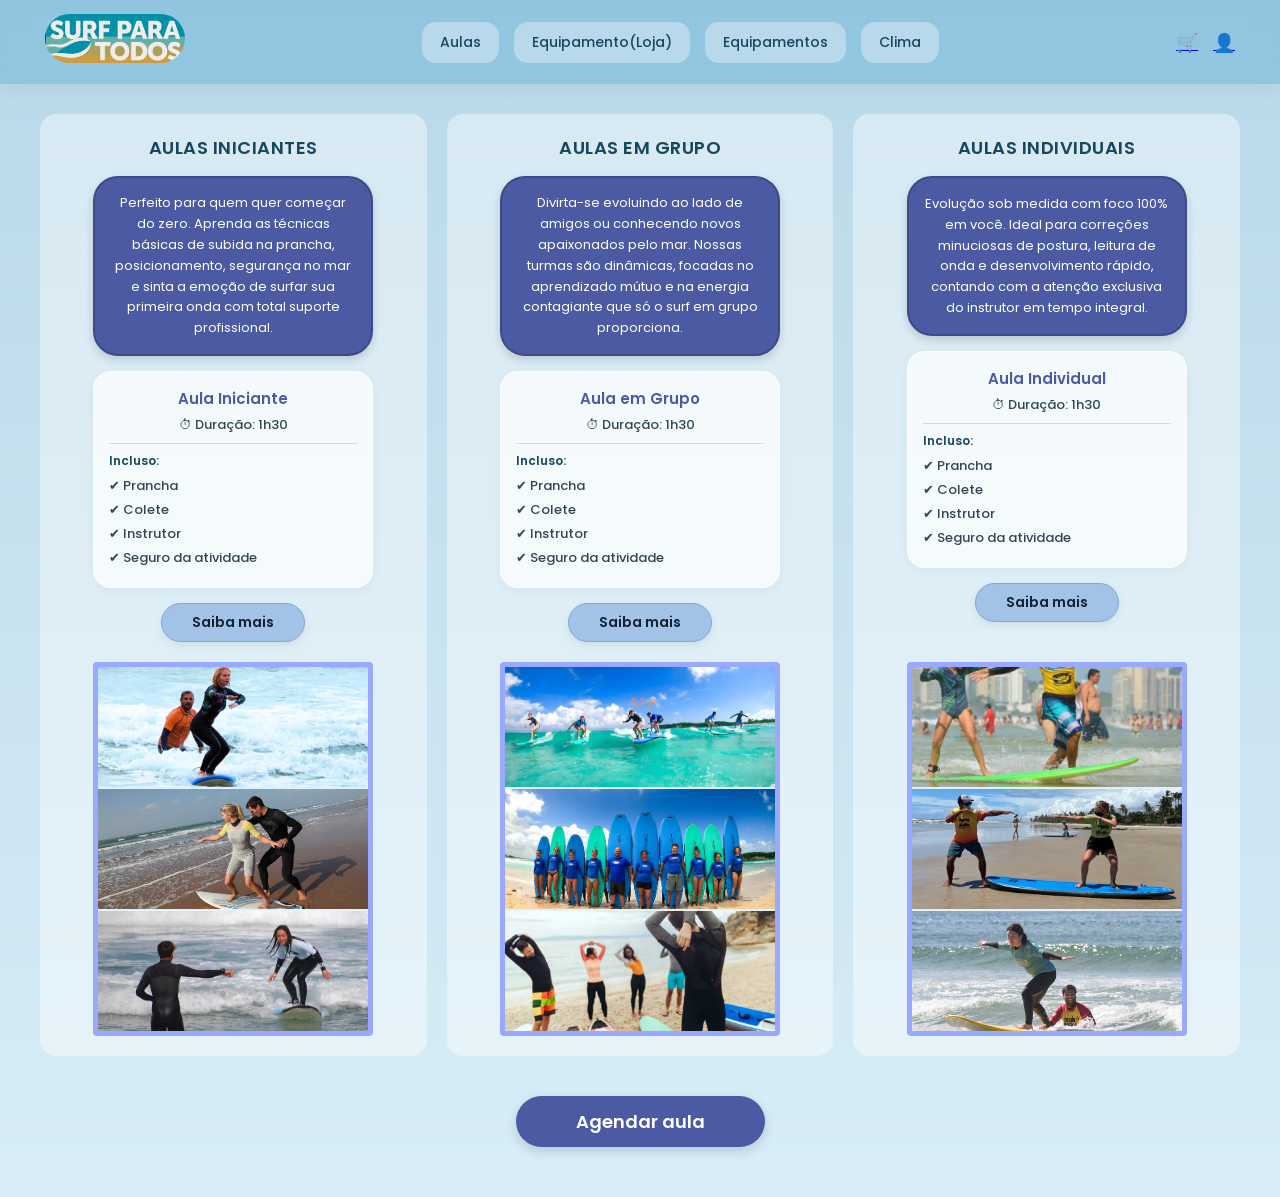
==== surf/html/aula.html @ d32147f7 "Add files via upload" ====
<!DOCTYPE html>
<html lang="pt-BR">

<head>
    <meta charset="UTF-8">
    <meta name="viewport" content="width=device-width, initial-scale=1.0">
    <title>Surf Para Todos - Aulas</title>
    
    <link rel="stylesheet" href="../css/aula.css">

    <link rel="preconnect" href="https://fonts.googleapis.com">
    <link rel="preconnect" href="https://fonts.gstatic.com" crossorigin>
    <link href="https://fonts.googleapis.com/css2?family=Poppins:wght@300;400;500;600;700&display=swap" rel="stylesheet">
</head>

<body>

 <header>
        <div class="logo">
            <a href="index.html"><img src="../img/logo.png" alt="Surf Para Todos"></a>
        </div>
        <nav>
            <a href="aula.html">Aulas</a>
            <a href="lfisica.html">Equipamento(Loja)</a>
            <a href="equipamentod.html">Equipamentos</a>
            <a href="clima.html">Clima</a>
        </nav>
        <div class="icons">
            <a href="carrinho.html">🛒</a>
            <a href="cadastro.html">👤</a>
        </div>
    </header>

    <main>
        <div class="container-colunas">
            
            <div class="coluna">
                <div class="coluna-titulo">Aulas iniciantes</div>
                
                <div class="caixa-destaque-texto">
                    <p class="desc-aula-principal">
                        Perfeito para quem quer começar do zero. Aprenda as técnicas básicas de subida na prancha, posicionamento, segurança no mar e sinta a emoção de surfar sua primeira onda com total suporte profissional.
                    </p>
                </div>

                <div class="mini-card-info">
                    <h4>Aula Iniciante</h4>
                    <p class="duracao">⏱ Duração: 1h30</p>
                    <hr>
                    <h5>Incluso:</h5>
                    <ul class="lista-inclusos">
                        <li>✔ Prancha</li>
                        <li>✔ Colete</li>
                        <li>✔ Instrutor</li>
                        <li>✔ Seguro da atividade</li>
                    </ul>
                </div>
                
                <button class="btn-saiba-mais" onclick="openPlansModal('modal-ini')">Saiba mais</button>

                <div class="galeria-fotos">
                    <img src="../img/ini1.png" alt="Aula iniciante 1">
                    <img src="../img/ini2.png" alt="Aula iniciante 2">
                    <img src="../img/ini3.png" alt="Aula iniciante 3">
                </div>
            </div>

            <div class="coluna">
                <div class="coluna-titulo">Aulas em grupo</div>
                
                <div class="caixa-destaque-texto">
                    <p class="desc-aula-principal">
                        Divirta-se evoluindo ao lado de amigos ou conhecendo novos apaixonados pelo mar. Nossas turmas são dinâmicas, focadas no aprendizado mútuo e na energia contagiante que só o surf em grupo proporciona.
                    </p>
                </div>

                <div class="mini-card-info">
                    <h4>Aula em Grupo</h4>
                    <p class="duracao">⏱ Duração: 1h30</p>
                    <hr>
                    <h5>Incluso:</h5>
                    <ul class="lista-inclusos">
                        <li>✔ Prancha</li>
                        <li>✔ Colete</li>
                        <li>✔ Instrutor</li>
                        <li>✔ Seguro da atividade</li>
                    </ul>
                </div>
                
                <button class="btn-saiba-mais" onclick="openPlansModal('modal-gru')">Saiba mais</button>

                <div class="galeria-fotos">
                    <img src="../img/gru1.png" alt="Aula em grupo 1">
                    <img src="../img/gru2.png" alt="Aula em grupo 2">
                    <img src="../img/gru3.png" alt="Aula em grupo 3">
                </div>
            </div>

            <div class="coluna">
                <div class="coluna-titulo">Aulas individuais</div>
                
                <div class="caixa-destaque-texto">
                    <p class="desc-aula-principal">
                        Evolução sob medida com foco 100% em você. Ideal para correções minuciosas de postura, leitura de onda e desenvolvimento rápido, contando com a atenção exclusiva do instrutor em tempo integral.
                    </p>
                </div>

                <div class="mini-card-info">
                    <h4>Aula Individual</h4>
                    <p class="duracao">⏱ Duração: 1h30</p>
                    <hr>
                    <h5>Incluso:</h5>
                    <ul class="lista-inclusos">
                        <li>✔ Prancha</li>
                        <li>✔ Colete</li>
                        <li>✔ Instrutor</li>
                        <li>✔ Seguro da atividade</li>
                    </ul>
                </div>
                
                <button class="btn-saiba-mais" onclick="openPlansModal('modal-indi')">Saiba mais</button>

                <div class="galeria-fotos">
                    <img src="../img/indi1.png" alt="Aula individual 1">
                    <img src="../img/indi2.png" alt="Aula individual 2">
                    <img src="../img/indi3.png" alt="Aula individual 3">
                </div>
            </div>

        </div>

        <a href="agendamento.html" class="btn-agendar">Agendar aula</a>
    </main>

    <dialog id="modal-ini" class="modal-planos">
        <div class="modal-content">
            <button class="btn-close" onclick="closePlansModal('modal-ini')">&times;</button>
            <h3>Planos - Iniciantes</h3>
            <div class="lista-planos-popup">
                <div class="item-plano-popup">
                    <div class="texto-plano">
                        <h4>Aula Experimental</h4>
                        <span class="preco-popup">70$</span>
                    </div>
                    <a href="agendamento.html?modalidade=iniciante&plano=experimental" class="btn-escolher-plano">Escolher</a>
                </div>
                <div class="item-plano-popup">
                    <div class="texto-plano">
                        <h4>Aulas Semanais</h4>
                        <span class="preco-popup">200$</span>
                    </div>
                    <a href="agendamento.html?modalidade=iniciante&plano=semanal" class="btn-escolher-plano">Escolher</a>
                </div>
                <div class="item-plano-popup">
                    <div class="texto-plano">
                        <h4>Aulas Mensalmente</h4>
                        <span class="preco-popup">500$</span>
                    </div>
                    <a href="agendamento.html?modalidade=iniciante&plano=mensal" class="btn-escolher-plano">Escolher</a>
                </div>
            </div>
        </div>
    </dialog>

    <dialog id="modal-gru" class="modal-planos">
        <div class="modal-content">
            <button class="btn-close" onclick="closePlansModal('modal-gru')">&times;</button>
            <h3>Planos - Em Grupo</h3>
            <div class="lista-planos-popup">
                <div class="item-plano-popup">
                    <div class="texto-plano">
                        <h4>Até 15 pessoas</h4>
                        <span class="preco-popup subtext-pop">50$ por pessoa</span>
                    </div>
                    <a href="agendamento.html?modalidade=grupo&plano=ate15" class="btn-escolher-plano">Escolher</a>
                </div>
                <div class="item-plano-popup">
                    <div class="texto-plano">
                        <h4>Aulas Semanais</h4>
                        <span class="preco-popup subtext-pop">200$ até 3 pessoas</span>
                    </div>
                    <a href="agendamento.html?modalidade=grupo&plano=semanal" class="btn-escolher-plano">Escolher</a>
                </div>
                <div class="item-plano-popup">
                    <div class="texto-plano">
                        <h4>Aulas Mensalmente</h4>
                        <span class="preco-popup subtext-pop">500$ até 2 pessoas</span>
                    </div>
                    <a href="agendamento.html?modalidade=grupo&plano=mensal" class="btn-escolher-plano">Escolher</a>
                </div>
            </div>
        </div>
    </dialog>

    <dialog id="modal-indi" class="modal-planos">
        <div class="modal-content">
            <button class="btn-close" onclick="closePlansModal('modal-indi')">&times;</button>
            <h3>Planos - Individuais</h3>
            <div class="lista-planos-popup">
                <div class="item-plano-popup">
                    <div class="texto-plano">
                        <h4>Aula Experimental</h4>
                        <span class="preco-popup">50$</span>
                    </div>
                    <a href="agendamento.html?modalidade=individual&plano=experimental" class="btn-escolher-plano">Escolher</a>
                </div>
                <div class="item-plano-popup">
                    <div class="texto-plano">
                        <h4>Aulas Semanais</h4>
                        <span class="preco-popup">100$</span>
                    </div>
                    <a href="agendamento.html?modalidade=individual&plano=semanal" class="btn-escolher-plano">Escolher</a>
                </div>
                <div class="item-plano-popup">
                    <div class="texto-plano">
                        <h4>Aulas Mensalmente</h4>
                        <span class="preco-popup">300$</span>
                    </div>
                    <a href="agendamento.html?modalidade=individual&plano=mensal" class="btn-escolher-plano">Escolher</a>
                </div>
            </div>
        </div>
    </dialog>

    <script>
        function openPlansModal(id) {
            const currentModal = document.getElementById(id);
            if(currentModal) currentModal.showModal();
        }

        function closePlansModal(id) {
            const currentModal = document.getElementById(id);
            if(currentModal) currentModal.close();
        }

        document.querySelectorAll('.modal-planos').forEach(pModal => {
            pModal.addEventListener('click', (e) => {
                if (e.target === pModal) pModal.close();
            });
        });
    </script>

</body>
</html>
---- surf/css/aula.css ----
* {
    margin: 0;
    padding: 0;
    box-sizing: border-box;
    font-family: 'Poppins', sans-serif;
}

body {
    background: linear-gradient(to bottom, #b9d8e8, #d8edf7);
    color: #234;
    min-height: 100vh;
}

/* =======================================================
   ESTILO PADRONIZADO DO MENU (BASEADO EM AULAS)
   ======================================================= */
header {
    width: 100%;
    position: sticky;
    top: 0;
    z-index: 1000;
    background: rgba(132, 191, 220, 0.75); /* Fundo suave original de aulas */
    backdrop-filter: blur(10px);          /* Efeito de vidro desfocado */
    display: flex;
    justify-content: space-between;
    align-items: center;
    padding: 14px 45px;
    box-shadow: 0 4px 18px rgba(0,0,0,0.06);
}

.logo img {
    width: 140px;
    height: auto;
    object-fit: contain;
    border-radius: 50px;
}

nav {
    display: flex;
    gap: 15px;
}

nav a {
    text-decoration: none;
    color: #18475e;
    background: rgba(255, 255, 255, 0.35);
    padding: 10px 18px;
    border-radius: 14px;
    font-size: 14px;
    font-weight: 500;
    transition: 0.3s ease;
}

/* Hover e link Ativo com o azul de destaque */
nav a:hover, nav a.active {
    background: #4a90e2;
    color: white;
}

.icons {
    display: flex;
    align-items: center;
    gap: 15px;
    font-size: 18px;
    color: #18475e;
}

/* CONTAINER */
main {
    width: 95%;
    max-width: 1200px;
    margin: auto;
    padding: 30px 0 50px;
    display: flex;
    flex-direction: column;
    align-items: center;
}

.container-colunas {
    display: flex;
    justify-content: space-between;
    gap: 20px;
    width: 100%;
    margin-bottom: 40px;
}

/* COLUNA DO PROJETO */
.coluna {
    width: 100%;
    flex: 1;
    background: rgba(255, 255, 255, 0.4);
    border-radius: 16px;
    padding: 20px 15px;
    display: flex;
    flex-direction: column;
    align-items: center;
    text-align: center;
}

.coluna-titulo {
    font-size: 18px;
    font-weight: 600;
    color: #18475e;
    margin-bottom: 15px;
    text-transform: uppercase;
    letter-spacing: 0.5px;
}

/* =======================================================
   O QUADRADO ROXO/AZUL DO FIGMA PARA O TEXTO
   ======================================================= */
.caixa-destaque-texto {
    width: 100%;
    max-width: 280px;
    background-color: #4b5aa3;
    border-radius: 25px;
    padding: 15px;
    box-shadow: 0 4px 10px rgba(0,0,0,0.15);
    border: 2px solid #3d4a8a;
    display: flex;
    align-items: center;
    justify-content: center;
    min-height: 160px;
    margin-bottom: 15px;
}

.desc-aula-principal {
    font-size: 13px;
    color: #ffffff;
    line-height: 1.6;
}

/* =======================================================
   NOVO: MINI CARD DE INFORMAÇÕES COMPLEMENTARES
   ======================================================= */
.mini-card-info {
    width: 100%;
    max-width: 280px;
    background: rgba(255, 255, 255, 0.7);
    border-radius: 18px;
    padding: 15px;
    margin-bottom: 15px;
    box-shadow: 0 4px 12px rgba(0, 0, 0, 0.04);
    border: 1px solid rgba(255, 255, 255, 0.6);
    text-align: left;
}

.mini-card-info h4 {
    font-size: 15px;
    color: #4b5aa3;
    margin-bottom: 5px;
    font-weight: 600;
    text-align: center;
}

.mini-card-info .duracao {
    font-size: 13px;
    color: #2f4a57;
    font-weight: 500;
    text-align: center;
    margin-bottom: 8px;
}

.mini-card-info hr {
    border: none;
    border-top: 1px solid rgba(75, 90, 163, 0.2);
    margin-bottom: 8px;
}

.mini-card-info h5 {
    font-size: 12px;
    color: #18475e;
    margin-bottom: 6px;
    font-weight: 600;
}

.lista-inclusos {
    list-style: none;
}

.lista-inclusos li {
    font-size: 13px;
    color: #334455;
    margin-bottom: 4px;
    font-weight: 500;
}

/* BOTÃO SAIBA MAIS */
.btn-saiba-mais {
    background-color: #a3c2e8;
    color: #112233;
    font-size: 14px;
    font-weight: 600;
    padding: 8px 30px;
    border: 1px solid #7ea8d8;
    border-radius: 20px;
    cursor: pointer;
    box-shadow: 0 3px 8px rgba(0,0,0,0.08);
    transition: 0.2s ease;
    margin-bottom: 20px;
}

.btn-saiba-mais:hover {
    background-color: #b9d6f3;
    transform: translateY(-1px);
}

/* MOLDURA DE FOTOS */
.galeria-fotos {
    width: 100%;
    max-width: 280px;
    display: flex;
    flex-direction: column;
    gap: 2px;
    border: 5px solid #99a9ff;
    border-radius: 4px;
    overflow: hidden;
    margin-top: auto; /* Força a galeria a ficar sempre no rodapé do card */
}

.galeria-fotos img {
    width: 100%;
    height: 120px;
    object-fit: cover;
}

/* BOTÃO AGENDAR */
.btn-agendar {
    text-decoration: none;
    text-align: center;
    background-color: #4b5aa3;
    color: white;
    font-size: 18px;
    font-weight: 600;
    padding: 12px 60px;
    border-radius: 30px;
    cursor: pointer;
    box-shadow: 0 4px 12px rgba(0, 0, 0, 0.15);
    transition: 0.3s ease;
    display: inline-block;
}

.btn-agendar:hover {
    background-color: #3d4a8a;
    transform: scale(1.03);
}

/* =======================================================
   ESTILOS INTERNOS DO POP-UP (MODAL)
   ======================================================= */
dialog.modal-planos {
    margin: auto;
    border: none;
    border-radius: 24px;
    padding: 0;
    max-width: 440px;
    width: 90%;
    box-shadow: 0 15px 40px rgba(0,0,0,0.25);
    background: #f4f9fc;
}

dialog.modal-planos::backdrop {
    background: rgba(0, 0, 0, 0.45);
    backdrop-filter: blur(5px);
}

.modal-content {
    padding: 35px 25px;
    position: relative;
    text-align: center;
}

.btn-close {
    position: absolute;
    top: 15px;
    right: 20px;
    background: none;
    border: none;
    font-size: 28px;
    cursor: pointer;
    color: #888;
    transition: 0.2s;
}

.btn-close:hover {
    color: #ff5b5b;
}

dialog.modal-planos h3 {
    color: #18475e;
    font-size: 22px;
    margin-bottom: 25px;
    font-weight: 600;
}

.lista-planos-popup {
    display: flex;
    flex-direction: column;
    gap: 16px;
}

.item-plano-popup {
    background-color: #4b5aa3;
    border-radius: 18px;
    padding: 15px 20px;
    display: flex;
    justify-content: space-between;
    align-items: center;
    box-shadow: 0 4px 10px rgba(0,0,0,0.1);
    text-align: left;
}

.texto-plano h4 {
    color: #ffffff;
    font-size: 15px;
    font-weight: 500;
    margin-bottom: 4px;
    text-transform: capitalize;
}

.preco-popup {
    background-color: #a3c2e8;
    color: #112233;
    font-weight: 700;
    font-size: 14px;
    padding: 2px 12px;
    border-radius: 10px;
    display: inline-block;
}

.preco-popup.subtext-pop {
    font-size: 11px;
    font-weight: 600;
    padding: 3px 10px;
}

.btn-escolher-plano {
    text-decoration: none;
    background-color: #ffffff;
    color: #4b5aa3;
    font-size: 13px;
    font-weight: 600;
    padding: 8px 16px;
    border-radius: 12px;
    box-shadow: 0 2px 6px rgba(0,0,0,0.05);
    transition: 0.2s ease;
}

.btn-escolher-plano:hover {
    background-color: #f0f4f8;
    color: #2c3766;
    transform: translateX(2px);
}

/* RESPONSIVIDADE */
@media (max-width: 850px) {
    .container-colunas {
        flex-direction: column;
        align-items: center;
        gap: 30px;
    }
    
    .coluna {
        width: 100%;
        max-width: 340px;
    }
}
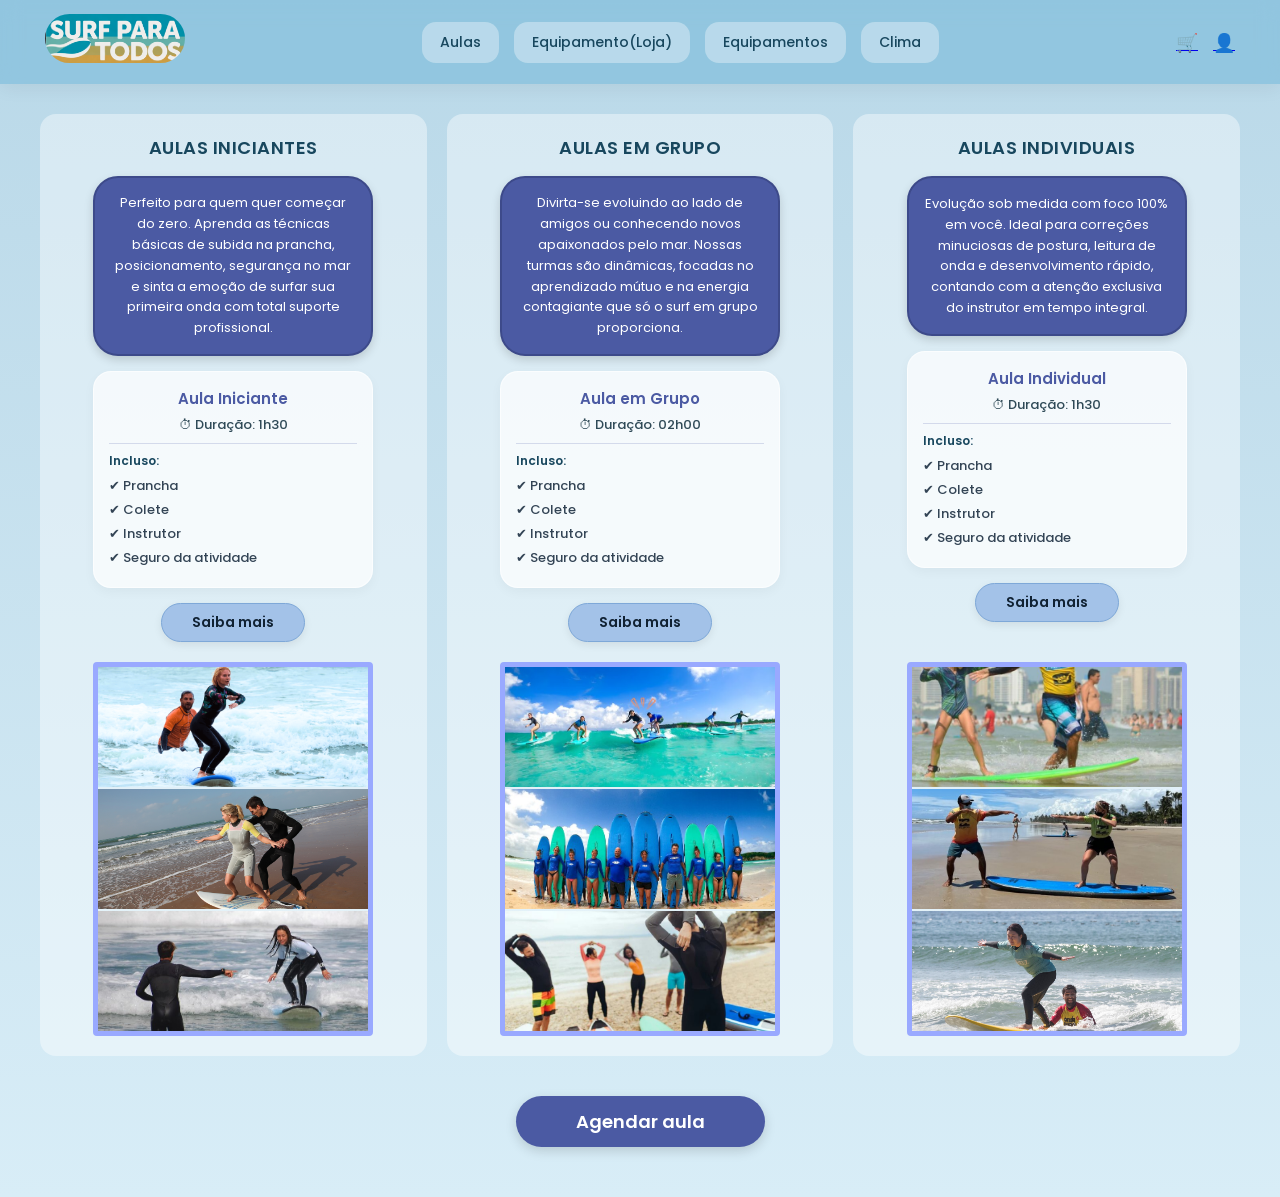
==== commit f0786680: "Update aula.html" ====
--- a/surf/html/aula.html
+++ b/surf/html/aula.html
@@ -76,7 +76,7 @@
 
                 <div class="mini-card-info">
                     <h4>Aula em Grupo</h4>
-                    <p class="duracao">⏱ Duração: 1h30</p>
+                    <p class="duracao">⏱ Duração: 02h00</p>
                     <hr>
                     <h5>Incluso:</h5>
                     <ul class="lista-inclusos">
@@ -241,4 +241,4 @@
     </script>
 
 </body>
-</html>+</html>
